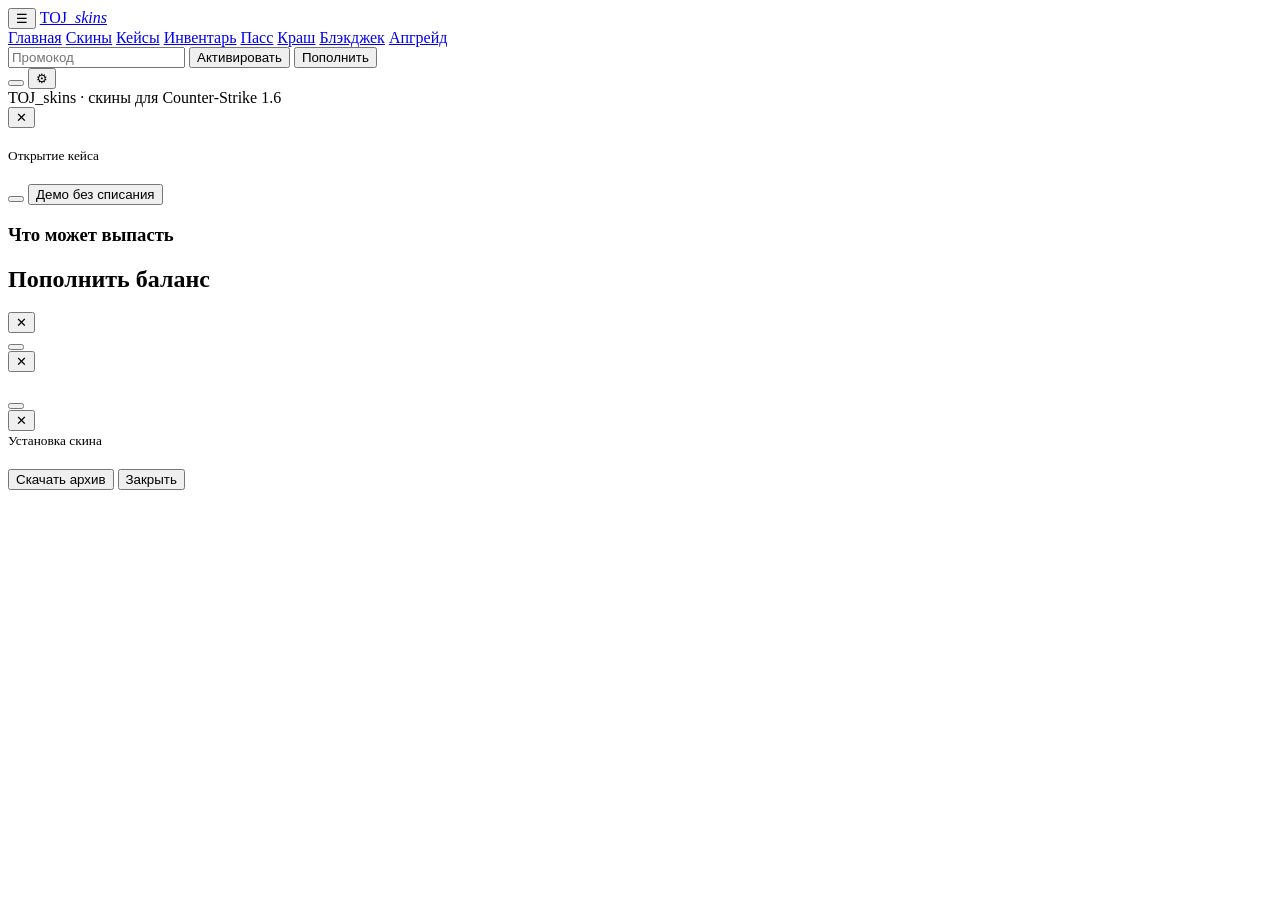
==== index.html @ 5e421af3 "Add files via upload" ====
<!doctype html>
<html lang="ru">
<head>
  <meta charset="utf-8">
  <meta name="viewport" content="width=device-width, initial-scale=1, viewport-fit=cover">
  <title>TOJ Skins — скины CS 1.6</title>
  <link rel="stylesheet" href="./assets/style/style.css">
  <link rel="stylesheet" href="./assets/style/games.css">
  <link rel="stylesheet" href="./assets/style/extras.css">
</head>
<body>

  <header class="glass">
    <button id="burger" type="button" aria-label="Открыть меню">☰</button>
    <a class="logo" href="#home" aria-label="На главную">TOJ_<i>skins</i></a>

    <!-- На компьютере это часть шапки, на телефоне — боковое меню -->
    <aside id="side">
      <nav>
        <a href="#home" data-page="home">Главная</a>
        <a href="#skins" data-page="skins">Скины</a>
        <a href="#cases" data-page="cases">Кейсы</a>
        <a href="#inv" data-page="inv">Инвентарь</a>
        <a href="#pass" data-page="pass">Пасс</a>
        <a href="#crash" data-page="crash">Краш</a>
        <a href="#blackjack" data-page="blackjack">Блэкджек</a>
        <a href="#upgrade" data-page="upgrade">Апгрейд</a>
      </nav>
      <div class="tools">
        <input id="promo-input" type="text" placeholder="Промокод" autocomplete="off">
        <button id="promo-btn" type="button">Активировать</button>
        <button id="donate-btn" class="p" type="button">Пополнить</button>
      </div>
    </aside>

    <div class="bal">
      <button id="sound-btn" type="button" aria-label="Включить или выключить звук"></button>
      <button id="settings-btn" type="button" data-goto="settings" aria-label="Настройки">⚙</button>
      <span id="bal"></span>
    </div>
  </header>
  <div id="overlay"></div>

  <div id="banner"></div>
  <main id="app"></main>

  <footer>TOJ_skins · скины для Counter-Strike 1.6</footer>

  <!-- Окно открытия кейса -->
  <div class="modal" id="case-modal">
    <div class="box glass opener" id="case-box">
      <button class="x" data-close type="button" aria-label="Закрыть">✕</button>

      <div class="op-head">
        <img id="case-img" alt="">
        <div><small>Открытие кейса</small><h2 id="case-title"></h2></div>
        <div class="op-price" id="case-price"></div>
      </div>

      <div class="vp" id="viewport"><div class="mk"></div><div class="tr" id="track"></div></div>

      <div class="acts">
        <button class="p" id="go" type="button"></button>
        <button id="demo" type="button">Демо без списания</button>
      </div>

      <div class="reveal" id="result"></div>

      <h3 class="pool-title">Что может выпасть</h3>
      <div class="pool" id="pool"></div>
    </div>
  </div>

  <!-- Окно доната -->
  <div class="modal" id="donate-modal">
    <div class="box glass narrow">
      <div class="row head"><h2>Пополнить баланс</h2><button data-close type="button">✕</button></div>
      <div class="packs" id="packs"></div>
      <div class="acts"><button class="p" id="pay-btn" type="button"></button></div>
    </div>
  </div>

  <!-- Всплывающее окно: открывается функцией showPopup({...}), см. script.js -->
  <div class="modal" id="popup-modal">
    <div class="box glass narrow popup">
      <button class="x" data-close type="button" aria-label="Закрыть">✕</button>
      <img id="popup-img" alt="" hidden>
      <h2 id="popup-title"></h2>
      <p id="popup-text"></p>
      <div class="acts">
        <button class="p" id="popup-btn" type="button"></button>
        <button id="popup-cancel" data-close type="button" hidden>Закрыть</button>
      </div>
    </div>
  </div>


  <!-- Окно «Как установить скин»: выезжает снизу по кнопке «Установить». Шаги лежат в extras.js (INSTALL_STEPS) -->
  <div class="modal sheet" id="install-modal">
    <div class="box glass install-box">
      <button class="x" data-close type="button" aria-label="Закрыть">✕</button>
      <div class="ins-head">
        <div class="ins-art" id="install-art"></div>
        <div><small>Установка скина</small><h2 id="install-title"></h2></div>
      </div>
      <ol class="steps" id="install-steps"></ol>
      <p class="ins-tip" id="install-tip"></p>
      <div class="acts">
        <button class="install big" id="install-download" type="button">Скачать архив</button>
        <button data-close type="button">Закрыть</button>
      </div>
    </div>
  </div>

  <div id="toast" class="glass"></div>

  <script src="./assets/script/script.js"></script>
  <script src="./assets/script/extras.js"></script>   <!-- главная, пасс, настройки, окно установки -->
  <script src="./assets/script/games.js"></script>
</body>
</html>
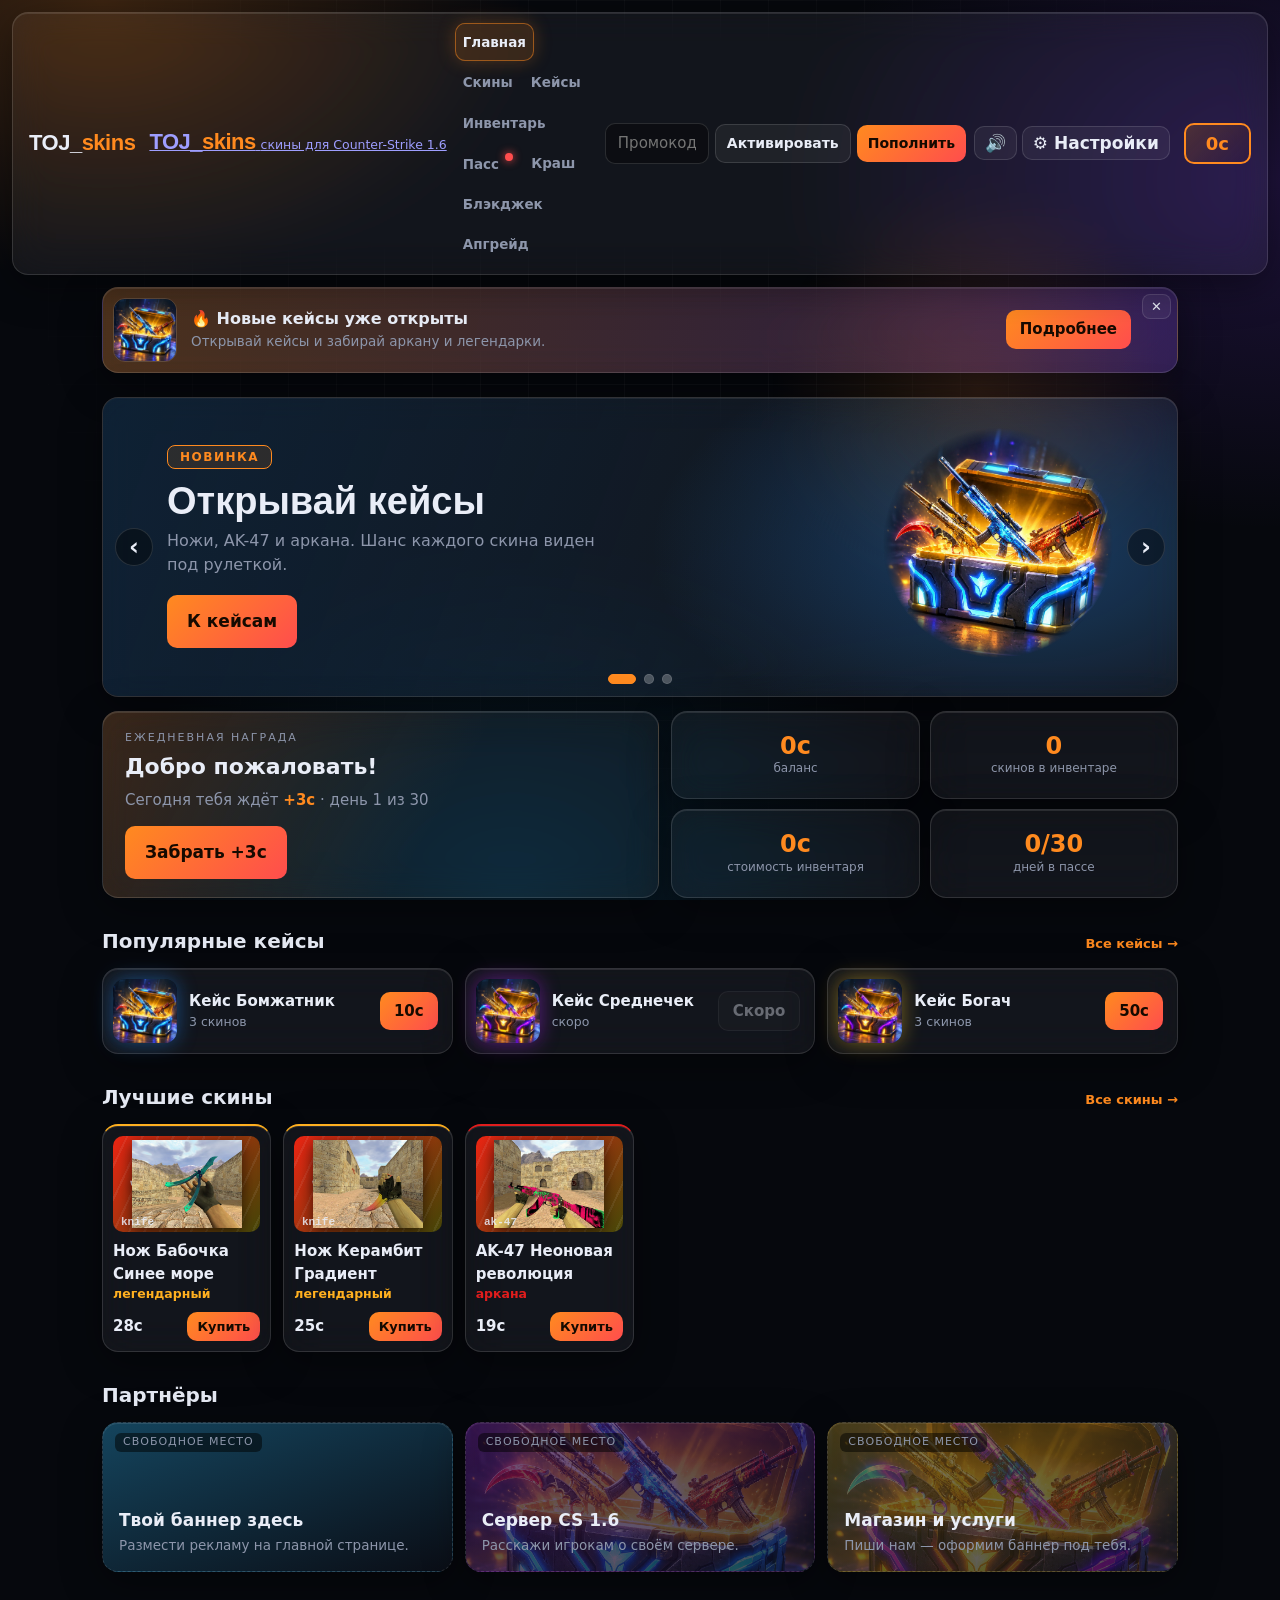
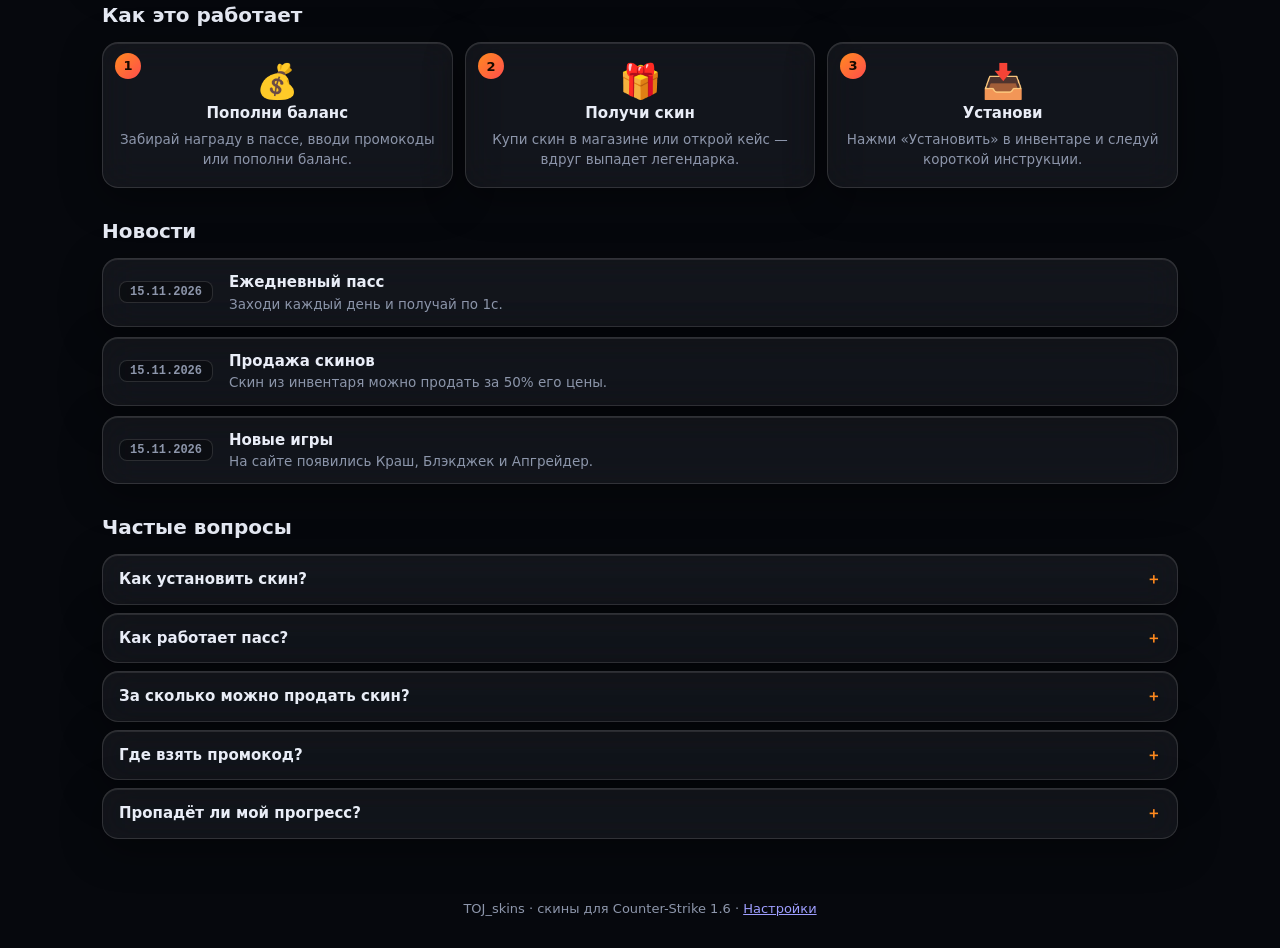
==== commit 9d9944e4: "Add files via upload" ====
--- a/index.html
+++ b/index.html
@@ -16,6 +16,11 @@
 
     <!-- На компьютере это часть шапки, на телефоне — боковое меню -->
     <aside id="side">
+      <!-- Логотип в боковом меню: виден только на телефоне -->
+      <a class="side-logo" href="#home" aria-label="На главную">
+        <span class="logo">TOJ_<i>skins</i></span>
+        <small>скины для Counter-Strike 1.6</small>
+      </a>
       <nav>
         <a href="#home" data-page="home">Главная</a>
         <a href="#skins" data-page="skins">Скины</a>
@@ -31,20 +36,22 @@
         <button id="promo-btn" type="button">Активировать</button>
         <button id="donate-btn" class="p" type="button">Пополнить</button>
       </div>
+
+      <!-- Звук и настройки: только в боковом меню на телефоне (на компьютере скрыты) -->
+      <div class="side-extra">
+        <button id="sound-btn" type="button" aria-label="Включить или выключить звук"></button>
+        <button id="settings-btn" type="button" data-goto="settings">⚙ Настройки</button>
+      </div>
     </aside>
 
-    <div class="bal">
-      <button id="sound-btn" type="button" aria-label="Включить или выключить звук"></button>
-      <button id="settings-btn" type="button" data-goto="settings" aria-label="Настройки">⚙</button>
-      <span id="bal"></span>
-    </div>
+    <div class="bal"><span id="bal"></span></div>
   </header>
   <div id="overlay"></div>
 
   <div id="banner"></div>
   <main id="app"></main>
 
-  <footer>TOJ_skins · скины для Counter-Strike 1.6</footer>
+  <footer>TOJ_skins · скины для Counter-Strike 1.6 · <a href="#settings">Настройки</a></footer>
 
   <!-- Окно открытия кейса -->
   <div class="modal" id="case-modal">
@@ -76,6 +83,7 @@
     <div class="box glass narrow">
       <div class="row head"><h2>Пополнить баланс</h2><button data-close type="button">✕</button></div>
       <div class="packs" id="packs"></div>
+      <div class="pay-info" id="pay-info"></div>
       <div class="acts"><button class="p" id="pay-btn" type="button"></button></div>
     </div>
   </div>
--- a/assets/style/style.css
+++ b/assets/style/style.css
@@ -0,0 +1,458 @@
+/* ===== Переменные и основа ===== */
+:root {
+  --t: #e9edf7;                        /* текст */
+  --m: #8d96ab;                        /* приглушённый текст */
+  --ac: #ff8a1f;                       /* акцент */
+  --gl: rgba(255, 255, 255, .055);     /* стекло */
+  --gb: rgba(255, 255, 255, .13);      /* граница стекла */
+  color-scheme: dark;
+  padding-top: env(safe-area-inset-top, 0px);
+  padding-bottom: env(safe-area-inset-bottom, 0px);
+}
+* { box-sizing: border-box; }
+html { scroll-padding-top: env(safe-area-inset-top, 0px); }
+
+body {
+  margin: 0;
+  min-height: 100vh;
+  color: var(--t);
+  font: 15px/1.5 "Segoe UI", system-ui, sans-serif;
+  background: #06080d;
+  background-image:
+    radial-gradient(600px 400px at 8% 0, rgba(255, 138, 31, .22), transparent 70%),
+    radial-gradient(700px 500px at 100% 20%, rgba(124, 58, 237, .2), transparent 70%),
+    radial-gradient(600px 500px at 40% 100%, rgba(14, 165, 233, .14), transparent 70%);
+  background-attachment: fixed;
+}
+
+/* Декор фона: тонкая сетка и медленно плавающее свечение (не мешают кликам) */
+body::before, body::after { content: ""; position: fixed; z-index: -1; pointer-events: none; }
+body::before {
+  inset: 0;
+  background-image:
+    linear-gradient(rgba(255, 255, 255, .035) 1px, transparent 1px),
+    linear-gradient(90deg, rgba(255, 255, 255, .035) 1px, transparent 1px);
+  background-size: 48px 48px;
+  mask-image: radial-gradient(ellipse at 50% 30%, #000 20%, transparent 75%);
+  -webkit-mask-image: radial-gradient(ellipse at 50% 30%, #000 20%, transparent 75%);
+}
+body::after {
+  width: 420px; height: 420px; top: 20%; left: 60%;
+  border-radius: 50%;
+  background: radial-gradient(circle, rgba(255, 138, 31, .16), transparent 70%);
+  animation: drift 18s ease-in-out infinite alternate;
+}
+@keyframes drift { to { transform: translate(-45vw, 25vh) scale(1.3); } }
+
+.glass {
+  background: var(--gl);
+  border: 1px solid var(--gb);
+  border-radius: 16px;
+  backdrop-filter: blur(18px) saturate(140%);
+  -webkit-backdrop-filter: blur(18px) saturate(140%);
+  box-shadow: 0 10px 40px rgba(0, 0, 0, .4), inset 0 1px 0 rgba(255, 255, 255, .1);
+}
+
+/* ===== Кнопки и поля ===== */
+button, input { font: inherit; color: inherit; }
+
+button, .btn {
+  cursor: pointer;
+  border: 1px solid var(--gb);
+  background: var(--gl);
+  padding: 8px 14px;
+  border-radius: 10px;
+  font-weight: 600;
+  text-decoration: none;
+  color: var(--t);
+  transition: .15s;
+}
+button:hover:not(:disabled), .btn:hover { border-color: var(--ac); box-shadow: 0 0 16px rgba(255, 138, 31, .35); }
+button:disabled { opacity: .4; cursor: not-allowed; }
+button:focus-visible, .btn:focus-visible, input:focus-visible, nav a:focus-visible { outline: 2px solid var(--ac); outline-offset: 2px; }
+
+button.p { background: linear-gradient(135deg, #ff8a1f, #ff4d4d); border: 0; color: #160a00; }
+.install { background: linear-gradient(-135deg, #0b4909, #99ff73); border: 0; color: #160a00; }
+.install:hover { box-shadow: 0 0 16px rgba(76, 255, 31, .35); }
+.chip.on { background: var(--ac); color: #160a00; border-color: var(--ac); }
+
+input {
+  background: rgba(0, 0, 0, .35);
+  border: 1px solid var(--gb);
+  border-radius: 10px;
+  padding: 8px 12px;
+  min-width: 150px;
+}
+
+/* ===== Шапка и боковое меню ===== */
+header {
+  position: sticky;
+  top: env(safe-area-inset-top, 0px);
+  z-index: 40;
+  margin: 12px;
+  padding: 10px 16px;
+  display: flex;
+  align-items: center;
+  gap: 10px 18px;
+}
+
+.logo { font: 800 22px/1 "Arial Black", Impact, sans-serif; letter-spacing: -.5px; }
+.logo i { color: var(--ac); font-style: normal; }
+
+#burger { display: none; padding: 6px 12px; font-size: 20px; line-height: 1; }
+
+#side { display: flex; flex: 1; align-items: center; gap: 10px 20px; flex-wrap: wrap; }
+.tools { display: flex; align-items: center; gap: 8px; flex-wrap: wrap; }
+
+nav { display: flex; gap: 6px; flex: 1; }
+nav a { padding: 8px 14px; border-radius: 10px; color: var(--m); text-decoration: none; font-weight: 600; border: 1px solid transparent; }
+nav a.on {
+  color: var(--t);
+  background: rgba(255, 138, 31, .16);
+  border-color: rgba(255, 138, 31, .5);
+  box-shadow: 0 0 18px rgba(255, 138, 31, .25);
+}
+
+.bal { display: flex; align-items: center; font-weight: 700; }
+.bal span {
+  color: var(--ac);
+  font-size: 18px;
+  background: linear-gradient(135deg, #cf750e3b, #5901010e);
+  padding: 5px 20px;
+  border: 2px solid var(--ac);
+  border-radius: 10px;
+}
+
+#overlay { position: fixed; inset: 0; z-index: 35; background: rgba(2, 4, 8, .65); opacity: 0; pointer-events: none; transition: opacity .2s; }
+
+/* ===== Страницы ===== */
+main { max-width: 1100px; margin: 0 auto; padding: 6px 12px 60px; }
+h1 { font: 800 34px/1.1 "Arial Black", Impact, sans-serif; margin: 18px 0 6px; }
+.sub { color: var(--m); margin: 0 0 18px; }
+.bar { display: flex; flex-wrap: wrap; gap: 8px; margin-bottom: 16px; align-items: center; }
+.empty { padding: 40px; text-align: center; color: var(--m); grid-column: 1 / -1; }
+
+.row { display: flex; justify-content: space-between; align-items: center; margin-top: 8px; gap: 6px; }
+.row button, .row .btn { padding: 5px 10px; font-size: 13px; }
+
+/* Карточки скинов */
+.grid { display: grid; grid-template-columns: repeat(auto-fill, minmax(168px, 1fr)); gap: 12px; }
+.card { padding: 10px; border-top: 2px solid var(--rc); position: relative; overflow: hidden; transition: .2s; }
+.card:hover { transform: translateY(-3px); box-shadow: 0 12px 40px rgba(0, 0, 0, .5), 0 0 26px color-mix(in srgb, var(--rc) 45%, transparent); }
+.card h3 { margin: 8px 0 0; font-size: 15px; }
+.card p { margin: 0; font-size: 12.5px; font-weight: 600; }
+
+.art {
+  position: relative;
+  height: 96px;
+  border-radius: 10px;
+  display: grid;
+  place-items: center;
+  overflow: hidden;
+  background:
+    repeating-linear-gradient(115deg, transparent 0 12px, rgba(255, 255, 255, .07) 12px 14px),
+    linear-gradient(135deg, hsl(var(--h) 85% 50%), hsl(calc(var(--h) + 55) 80% 16%));
+}
+.art svg { width: 78%; filter: drop-shadow(0 3px 6px rgba(0, 0, 0, .6)); }
+.art em { position: absolute; left: 8px; bottom: 4px; font: 700 11px/1 monospace; opacity: .85; font-style: normal; }
+
+/* Картинка скина лежит поверх градиента и иконки. Нет картинки — видно градиент */
+.art img {
+  position: absolute; inset: 4px;
+  width: calc(100% - 8px); height: calc(100% - 8px);
+  object-fit: contain;
+  filter: drop-shadow(0 4px 8px rgba(0, 0, 0, .65));
+  transition: transform .25s;
+}
+.card:hover .art img { transform: scale(1.08) rotate(-2deg); }
+
+/* Кейсы */
+.cases { display: grid; grid-template-columns: repeat(2, minmax(0, 1fr)); gap: 20px; align-items: stretch; }
+.case h3 { margin: 0; }
+.case p { color: var(--m); font-size: 13px; margin: 4px 0 12px; }
+/* Кейсы: картинка плавно растворяется по краям и «парит» над карточкой */
+.case { position: relative; overflow: hidden; padding: 14px 16px 18px; text-align: center; transition: .2s; display: flex; flex-direction: column; min-width: 0; }
+.case:hover { transform: translateY(-4px); box-shadow: 0 14px 44px rgba(0, 0, 0, .5), 0 0 30px hsl(var(--h) 90% 55% / .3); }
+.case.soon { opacity: .65; }
+.case > button { margin-top: auto; }
+/* если кейс в ряду один (нечётное число) — ставим его по центру такой же ширины */
+.case:last-child:nth-child(odd) { grid-column: 1 / -1; width: calc(50% - 10px); justify-self: center; }
+.crate {
+  position: relative; width: min(100%, 230px); aspect-ratio: 1; margin: 0 auto 4px;
+  display: grid; place-items: center; font: 800 40px "Arial Black";
+  animation: float 3.4s ease-in-out infinite;
+}
+.crate::before {
+  content: ""; position: absolute; inset: 14%; border-radius: 50%;
+  background: radial-gradient(circle, hsl(var(--h) 90% 55% / .5), transparent 70%);
+  filter: blur(26px);
+}
+.crate img {
+  position: relative; width: 100%; height: 100%; object-fit: cover; transition: transform .3s;
+  -webkit-mask-image: radial-gradient(closest-side, #000 80%, transparent);
+          mask-image: radial-gradient(closest-side, #000 80%, transparent);
+}
+.case:hover .crate img { transform: scale(1.07); }
+.case:nth-child(2) .crate { animation-delay: -1.1s; }
+.case:nth-child(3) .crate { animation-delay: -2.2s; }
+@keyframes float { 50% { transform: translateY(-8px) rotate(-1.5deg); } }
+.tag {
+  position: absolute; top: 12px; right: 12px; z-index: 1; padding: 2px 10px; border-radius: 8px;
+  font: 800 12px/1.6 "Arial Black", sans-serif; letter-spacing: 1px; color: #160a00;
+  background: linear-gradient(135deg, #ffd34d, #ff9a1f); box-shadow: 0 0 14px rgba(255, 176, 32, .6);
+}
+
+/* ===== Окна ===== */
+.modal { position: fixed; inset: 0; z-index: 50; background: rgba(2, 4, 8, .82); display: none; overflow-y: auto; padding: 12px; }
+.modal.on { display: flex; }
+.box { width: min(900px, 100%); padding: 20px; margin: auto; background: rgba(14, 18, 28, .92); backdrop-filter: none; -webkit-backdrop-filter: none; }
+.box.narrow { width: min(460px, 100%); }
+.box h2 { margin: 0; }
+.row.head { margin: 0 0 12px; }
+
+.acts { display: flex; gap: 8px; justify-content: center; flex-wrap: wrap; margin-top: 8px; }
+
+/* ===== Окно открытия кейса ===== */
+.opener {
+  position: relative; width: min(980px, 100%); overflow: hidden;
+  background:
+    radial-gradient(700px 280px at 50% -40px, hsl(var(--h, 30) 90% 50% / .28), transparent 70%),
+    rgba(10, 14, 22, .97);
+  border-color: hsl(var(--h, 30) 70% 50% / .35);
+}
+.modal.on .opener { animation: pop .35s cubic-bezier(.2, 1.4, .4, 1); }
+@keyframes pop { from { transform: scale(.6); opacity: 0; } }
+.opener .x { position: absolute; top: 12px; right: 12px; z-index: 5; padding: 4px 10px; }
+.opener .acts { margin-top: 18px; gap: 10px; }
+#go { padding: 12px 30px; font-size: 16px; }
+
+/* шапка: картинка кейса, название, цена */
+.op-head { display: flex; align-items: center; gap: 14px; margin-bottom: 18px; padding-right: 46px; }
+.op-head img {
+  flex: none; width: 64px; height: 64px; border-radius: 14px; object-fit: cover;
+  border: 1px solid hsl(var(--h, 30) 80% 60% / .6); box-shadow: 0 0 24px hsl(var(--h, 30) 90% 55% / .45);
+}
+.op-head small { display: block; color: var(--m); font-size: 11px; letter-spacing: 2px; text-transform: uppercase; }
+.op-head h2 { font: 800 26px/1.1 "Arial Black", Impact, sans-serif; }
+.op-price {
+  margin-left: auto; padding: 4px 16px; border: 2px solid var(--ac); border-radius: 10px;
+  color: var(--ac); background: rgba(255, 138, 31, .12); font: 800 18px "Arial Black", sans-serif;
+}
+
+/* лента рулетки */
+.vp {
+  position: relative; overflow: hidden; padding: 26px 0; border-radius: 16px;
+  background: radial-gradient(ellipse at 50% 50%, rgba(255, 255, 255, .05), transparent 70%), #070a11;
+  border: 1px solid var(--gb);
+  transition: border-color .3s, box-shadow .3s;
+}
+/* лента темнеет по краям */
+.vp::before, .vp::after { content: ""; position: absolute; top: 0; bottom: 0; width: 22%; z-index: 2; pointer-events: none; }
+.vp::before { left: 0;  background: linear-gradient(90deg,  #070a11, transparent); }
+.vp::after  { right: 0; background: linear-gradient(-90deg, #070a11, transparent); }
+
+/* маркер: светящаяся линия со стрелками сверху и снизу */
+.mk {
+  position: absolute; left: 50%; top: 0; bottom: 0; width: 2px; margin-left: -1px; z-index: 3;
+  background: linear-gradient(transparent, #fff 15%, #fff 85%, transparent);
+  box-shadow: 0 0 10px var(--ac), 0 0 28px var(--ac);
+}
+.mk::before, .mk::after { content: ""; position: absolute; left: 50%; margin-left: -9px; border: 9px solid transparent; }
+.mk::before { top: 0;    border-top-color: var(--ac); }
+.mk::after  { bottom: 0; border-bottom-color: var(--ac); }
+
+.tr { display: flex; will-change: transform; }
+
+/* предмет: цветная полоса сверху и свечение цветом редкости (--rc задаётся в script.js) */
+.it {
+  flex: 0 0 150px; margin: 0 5px; padding: 10px 8px 8px; position: relative; overflow: hidden; text-align: center;
+  border-radius: 14px;
+  background: linear-gradient(180deg, color-mix(in srgb, var(--rc) 26%, #0d121d), #0a0e17 75%);
+  border: 1px solid color-mix(in srgb, var(--rc) 35%, transparent);
+  transition: transform .08s, opacity .35s, box-shadow .35s;
+}
+.it::before { content: ""; position: absolute; left: 0; right: 0; top: 0; height: 3px; background: var(--rc); box-shadow: 0 0 14px var(--rc); }
+.it .art { height: 80px; background: radial-gradient(circle at 50% 40%, color-mix(in srgb, var(--rc) 40%, #0b0f18), #0b0f18 78%); }
+.it b { display: block; margin-top: 6px; font-size: 10.5px; letter-spacing: .6px; text-transform: uppercase; color: var(--rc); }
+.it small { display: block; font-size: 11.5px; white-space: nowrap; overflow: hidden; text-overflow: ellipsis; }
+
+.tr .it.cur { transform: scale(1.07); box-shadow: 0 0 18px color-mix(in srgb, var(--rc) 55%, transparent); }
+.vp.done { border-color: var(--rc); box-shadow: 0 0 34px color-mix(in srgb, var(--rc) 55%, transparent); }
+.vp.done .it { opacity: .3; }
+.vp.done .it.win { opacity: 1; transform: scale(1.1); box-shadow: 0 0 30px var(--rc); }
+.vp.rare.done { animation: flash 1s ease-out; }
+@keyframes flash { 0% { box-shadow: 0 0 0 0 var(--rc), inset 0 0 90px var(--rc); } 100% { box-shadow: 0 0 34px color-mix(in srgb, var(--rc) 55%, transparent), inset 0 0 0 transparent; } }
+
+/* результат: что выпало (рисуется функцией revealHTML в script.js) */
+.reveal { min-height: 150px; display: flex; align-items: center; justify-content: center; margin-top: 16px; }
+.rv-note { margin: 0; color: var(--m); }
+.rv {
+  position: relative; overflow: hidden; width: 100%; display: flex; align-items: center; gap: 24px; padding: 18px 22px;
+  border-radius: 16px; border: 1px solid color-mix(in srgb, var(--rc) 55%, transparent);
+  background: linear-gradient(100deg, color-mix(in srgb, var(--rc) 22%, transparent), rgba(255, 255, 255, .03));
+  animation: pop .45s cubic-bezier(.2, 1.4, .4, 1);
+}
+.rv-art { position: relative; flex: none; width: 220px; }
+.rv-art .art { position: relative; z-index: 1; height: 120px; background: radial-gradient(circle at 50% 40%, color-mix(in srgb, var(--rc) 45%, #0b0f18), #0b0f18 80%); }
+/* у аркан и легендарок за картинкой медленно вращаются лучи */
+.rv-art.rare::before {
+  content: ""; position: absolute; inset: -60%;
+  background: repeating-conic-gradient(color-mix(in srgb, var(--rc) 45%, transparent) 0 8deg, transparent 8deg 24deg);
+  -webkit-mask-image: radial-gradient(closest-side, #000 25%, transparent 75%);
+          mask-image: radial-gradient(closest-side, #000 25%, transparent 75%);
+  animation: rays 16s linear infinite;
+}
+@keyframes rays { to { transform: rotate(360deg); } }
+.rv-info small { color: var(--m); font-size: 11px; letter-spacing: 1.5px; text-transform: uppercase; }
+.rv-info h3 { margin: 4px 0 10px; font-size: 22px; }
+.rv-tag { padding: 2px 10px; border: 1px solid var(--rc); border-radius: 8px; color: var(--rc); font-size: 12px; font-weight: 700; letter-spacing: 1px; text-transform: uppercase; }
+.rv-price { margin-left: 10px; color: var(--ac); font-size: 18px; }
+.rv .acts { justify-content: flex-start; margin-top: 14px; }
+
+/* Донат */
+.packs { display: grid; grid-template-columns: repeat(2, 1fr); gap: 10px; margin-bottom: 14px; }
+.pack { display: flex; flex-direction: column; align-items: center; gap: 2px; padding: 14px 10px; }
+.pack b { font-size: 20px; color: var(--ac); }
+.pack small { color: var(--m); font-size: 13px; }
+.pack.on { border-color: var(--ac); background: rgba(255, 138, 31, .16); box-shadow: 0 0 18px rgba(255, 138, 31, .25); }
+
+#toast {
+  position: fixed; left: 50%; bottom: calc(20px + env(safe-area-inset-bottom, 0px));
+  transform: translateX(-50%);
+  z-index: 60; padding: 10px 18px; max-width: calc(100vw - 24px); text-align: center;
+  opacity: 0; pointer-events: none; transition: .25s;
+}
+#toast.on { opacity: 1; }
+
+/* ===== Новое: заставка, фильтры, свечение редкостей ===== */
+.hero {
+  display: flex; align-items: center; justify-content: space-between; flex-wrap: wrap; gap: 14px 24px;
+  padding: 18px 24px; margin: 10px 0 18px;
+  background-image: linear-gradient(120deg, rgba(255, 138, 31, .14), transparent 55%);
+}
+.hero h1 { margin-top: 0; }
+.hero h1 span { color: var(--ac); text-shadow: 0 0 24px rgba(255, 138, 31, .55); }
+.hero .sub { margin: 0; }
+.stats { display: flex; gap: 10px; }
+.stats div { min-width: 76px; padding: 8px 12px; text-align: center; border-radius: 12px; background: rgba(0, 0, 0, .3); border: 1px solid var(--gb); }
+.stats b { display: block; font-size: 22px; color: var(--ac); line-height: 1.1; }
+.stats small { color: var(--m); font-size: 12px; }
+
+select {
+  font: inherit; color: inherit; cursor: pointer;
+  background: rgba(0, 0, 0, .35); border: 1px solid var(--gb); border-radius: 10px; padding: 8px 12px;
+}
+select option { background: #0e121c; }
+select:focus-visible { outline: 2px solid var(--ac); outline-offset: 2px; }
+
+/* Карточки: блик при наведении и пульсирующее свечение у аркан и легендарок */
+.card::after {
+  content: ""; position: absolute; inset: 0; pointer-events: none;
+  background: linear-gradient(105deg, transparent 40%, rgba(255, 255, 255, .13) 50%, transparent 60%);
+  transform: translateX(-120%);
+}
+.card:hover::after { transform: translateX(120%); transition: transform .7s; }
+.card[data-r="e"], .card[data-r="l"] { animation: glow 2.6s ease-in-out infinite; }
+@keyframes glow {
+  0%, 100% { box-shadow: 0 10px 40px rgba(0, 0, 0, .4), 0 0 8px color-mix(in srgb, var(--rc) 25%, transparent); }
+  50%      { box-shadow: 0 10px 40px rgba(0, 0, 0, .4), 0 0 26px color-mix(in srgb, var(--rc) 60%, transparent); }
+}
+
+/* Список «Что может выпасть» */
+.pool-title { margin: 22px 0 10px; color: var(--m); font-size: 14px; text-transform: uppercase; letter-spacing: 1px; }
+.pool { display: grid; grid-template-columns: repeat(auto-fill, minmax(140px, 1fr)); gap: 10px; }
+.pool .chance { color: var(--rc); font-weight: 700; }
+
+.pool .it { margin: 0; }
+
+/* ===== Баннер и всплывающее окно ===== */
+[hidden] { display: none !important; }
+
+#banner { max-width: 1100px; margin: 0 auto; padding: 0 12px; }
+.banner {
+  position: relative; overflow: hidden; display: flex; align-items: center; gap: 14px;
+  padding: 10px 46px 10px 10px; margin: 2px 0 8px;
+  background-image: linear-gradient(100deg, rgba(255, 138, 31, .24), rgba(124, 58, 237, .2));
+}
+.banner::after {   /* медленный блик */
+  content: ""; position: absolute; inset: 0; pointer-events: none;
+  background: linear-gradient(105deg, transparent 40%, rgba(255, 255, 255, .1) 50%, transparent 60%);
+  transform: translateX(-120%); animation: sheen 5s ease-in-out infinite;
+}
+@keyframes sheen { 60%, 100% { transform: translateX(120%); } }
+.banner img { flex: none; width: 64px; height: 64px; border-radius: 12px; object-fit: cover; border: 1px solid var(--gb); }
+.banner .bt { flex: 1; min-width: 0; display: flex; flex-direction: column; }
+.banner .bt b { font-size: 16px; }
+.banner .bt span { color: var(--m); font-size: 13.5px; }
+.banner .x { position: absolute; top: 6px; right: 6px; padding: 2px 8px; font-size: 13px; border-radius: 8px; }
+
+.popup { position: relative; text-align: center; }
+.popup .x { position: absolute; top: 10px; right: 10px; z-index: 1; padding: 4px 10px; }
+.popup img { width: 100%; max-height: 220px; object-fit: cover; border-radius: 12px; margin-bottom: 12px; }
+.popup p { margin: 8px 0 14px; color: var(--m); white-space: pre-line; }
+.modal.on .popup { animation: pop .35s cubic-bezier(.2, 1.4, .4, 1); }
+
+/* Кнопка звука в шапке */
+.bal { gap: 8px; }
+#sound-btn { padding: 5px 10px; font-size: 17px; line-height: 1.3; }
+
+footer { text-align: center; color: var(--m); font-size: 13px; padding: 0 12px 30px; }
+
+/* ===== Телефон: шапка превращается в бургер + боковое меню ===== */
+@media (max-width: 820px) {
+  header.glass { margin: 8px; padding: 8px 12px; backdrop-filter: none; -webkit-backdrop-filter: none; background: rgba(14, 18, 28, .92); }
+  #burger { display: block; }
+  .bal { margin-left: auto; }
+  .bal span { font-size: 16px; padding: 4px 14px; }
+
+  #side {
+    position: fixed; top: 0; left: 0; bottom: 0;
+    width: min(300px, 85vw);
+    flex: none; flex-direction: column; align-items: stretch; flex-wrap: nowrap; gap: 20px;
+    padding: calc(20px + env(safe-area-inset-top, 0px)) 16px 20px;
+    background: rgba(14, 18, 28, .98);
+    border-right: 1px solid var(--gb);
+    box-shadow: 10px 0 40px rgba(0, 0, 0, .6);
+    overflow-y: auto;
+    transform: translateX(-105%);
+    transition: transform .25s;
+  }
+  body.side-open #side { transform: none; }
+  body.side-open #overlay { opacity: 1; pointer-events: auto; }
+
+  nav { flex: none; flex-direction: column; }
+  nav a { padding: 12px 14px; font-size: 17px; }
+  .tools { flex-direction: column; align-items: stretch; }
+  .tools input { width: 100%; }
+  .tools button { padding: 11px 14px; }
+
+  h1 { font-size: 28px; }
+  .hero { padding: 14px 16px; }
+  .stats { width: 100%; }
+  .stats div { flex: 1; }
+  .bar select { flex: 1; min-width: 150px; }
+  .grid { grid-template-columns: repeat(auto-fill, minmax(150px, 1fr)); }
+  .banner { flex-wrap: wrap; }
+  .banner img { width: 48px; height: 48px; }
+  .banner > .p { width: 100%; }
+  .it { flex-basis: 120px; }
+  .it .art { height: 64px; }
+
+  .cases { gap: 12px; }
+  .case { padding: 10px 10px 14px; }
+  .case:last-child:nth-child(odd) { width: calc(50% - 6px); }
+  .case h3 { font-size: 15px; }
+  .case p { font-size: 12px; }
+  .case > button { padding: 8px 6px; font-size: 13px; }
+  .tag { top: 8px; right: 8px; }
+
+  .opener { padding: 16px 14px; }
+  .op-head img { width: 48px; height: 48px; }
+  .op-head h2 { font-size: 20px; }
+  .op-price { font-size: 15px; padding: 2px 10px; }
+  .rv { flex-direction: column; gap: 14px; text-align: center; padding: 16px 14px; }
+  .rv-art { width: 100%; }
+  .rv .acts { justify-content: center; }
+}
+
+@media (prefers-reduced-motion: reduce) { *, *::before, *::after { transition: none !important; animation: none !important; } }
--- a/assets/style/games.css
+++ b/assets/style/games.css
@@ -0,0 +1,108 @@
+/* ============================================================
+   СТИЛИ ИГР (Краш, Блэкджек, Апгрейдер)
+   Подключается после style.css и использует его переменные: --ac, --m, --gb
+   ============================================================ */
+
+/* ===== Общее: ставка и кнопки ===== */
+.game { padding: 18px; display: grid; gap: 16px; }
+.game-ctrl { display: grid; grid-template-columns: repeat(auto-fit, minmax(220px, 1fr)); gap: 14px; align-items: end; }
+.game-ctrl.three { grid-template-columns: repeat(3, 1fr); }
+
+.bet label { display: block; margin-bottom: 6px; color: var(--m); font-size: 12px; letter-spacing: 1px; text-transform: uppercase; }
+.bet-row { display: flex; gap: 6px; }
+.bet-row input { flex: 1; min-width: 0; width: 100%; }
+.bet-row button { padding: 6px 10px; font-size: 13px; }
+button.big { padding: 14px 20px; font-size: 17px; }
+
+/* ===== Краш ===== */
+.crash-hist { display: flex; gap: 6px; overflow-x: auto; min-height: 30px; align-items: center; }
+.crash-hist small { color: var(--m); }
+.crash-hist span { flex: none; padding: 3px 10px; border-radius: 8px; font: 700 13px monospace; background: rgba(0, 0, 0, .35); border: 1px solid var(--gb); }
+.crash-hist .lo  { color: #ff6b6b; }
+.crash-hist .mid { color: #4b8bff; }
+.crash-hist .hi  { color: #ffb020; }
+
+.crash-view {
+  position: relative; height: 300px; overflow: hidden; border-radius: 14px; border: 1px solid var(--gb);
+  background: radial-gradient(ellipse at 50% 100%, rgba(255, 138, 31, .14), transparent 70%), #070a11;
+  transition: border-color .3s, box-shadow .3s;
+}
+.crash-view canvas { position: absolute; inset: 0; width: 100%; height: 100%; }
+.crash-mult {
+  position: absolute; inset: 0; display: grid; place-items: center; pointer-events: none;
+  font: 800 64px "Arial Black", Impact, sans-serif; text-shadow: 0 0 30px rgba(255, 138, 31, .6);
+}
+.crash-msg { position: absolute; left: 0; right: 0; bottom: 14px; text-align: center; color: var(--m); font-weight: 600; padding: 0 12px; }
+
+.crash-view[data-state="won"]   { border-color: #7dff6b; box-shadow: 0 0 36px rgba(125, 255, 107, .25); }
+.crash-view[data-state="won"] .crash-mult { color: #7dff6b; text-shadow: 0 0 30px rgba(125, 255, 107, .6); }
+.crash-view[data-state="crash"] { border-color: #ff4d4d; box-shadow: 0 0 40px rgba(255, 77, 77, .35); }
+.crash-view[data-state="crash"] .crash-mult { color: #ff4d4d; text-shadow: 0 0 30px rgba(255, 77, 77, .6); }
+
+/* ===== Блэкджек ===== */
+.bj-table {
+  display: grid; gap: 14px; padding: 18px; border-radius: 16px; border: 1px solid rgba(255, 255, 255, .1);
+  background: radial-gradient(ellipse at 50% 40%, #12402c, #0a1f17 75%);
+  box-shadow: inset 0 0 60px rgba(0, 0, 0, .55);
+}
+.bj-side > span { color: #9fd6b6; font-size: 13px; letter-spacing: 1px; text-transform: uppercase; }
+.bj-side b { color: #fff; font-size: 16px; }
+.hand { display: flex; flex-wrap: wrap; gap: 8px; min-height: 104px; margin-top: 8px; }
+
+.pc {
+  position: relative; width: 70px; height: 100px; padding: 8px; border-radius: 10px;
+  background: #f4f1ea; color: #14161c; font: 800 22px/1 "Segoe UI", sans-serif;
+  box-shadow: 0 6px 16px rgba(0, 0, 0, .5);
+}
+.pc i { position: absolute; right: 8px; bottom: 6px; font-style: normal; font-size: 30px; }
+.pc.red { color: #d6232f; }
+.pc.back { border: 3px solid #f4f1ea; background: repeating-linear-gradient(45deg, #7c1d1d 0 6px, #5b1212 6px 12px); }
+.pc.back i { display: none; }
+.pc.new { animation: deal .35s cubic-bezier(.2, 1.2, .4, 1); }
+@keyframes deal { from { transform: translateY(-40px) rotate(-8deg); opacity: 0; } }
+
+.bj-msg { min-height: 28px; text-align: center; font: 800 20px "Arial Black", sans-serif; color: #cfe9da; }
+.bj-msg.win  { color: #7dff6b; text-shadow: 0 0 18px rgba(125, 255, 107, .5); }
+.bj-msg.lose { color: #ff6b6b; }
+.bj-msg.push { color: #ffb020; }
+
+/* ===== Апгрейдер ===== */
+.up-layout { display: grid; grid-template-columns: 1fr 260px 1fr; gap: 14px; align-items: start; }
+.up-col { padding: 14px; }
+.up-col h3 { margin: 0 0 10px; color: var(--m); font-size: 14px; letter-spacing: 1px; text-transform: uppercase; }
+.up-list { display: grid; grid-template-columns: repeat(auto-fill, minmax(120px, 1fr)); gap: 8px; max-height: 440px; overflow-y: auto; }
+.up-list .it { margin: 0; }
+.up-list .chance { color: var(--rc); font-weight: 700; }
+
+.up-pick { cursor: pointer; border: 2px solid transparent; border-radius: 16px; transition: .15s; }
+.up-pick:hover { transform: translateY(-2px); }
+.up-pick.on { border-color: var(--ac); box-shadow: 0 0 18px rgba(255, 138, 31, .45); }
+
+.up-mid { display: grid; justify-items: center; gap: 14px; padding: 18px; text-align: center; }
+.dial { position: relative; width: 200px; height: 200px; }
+.dial svg { width: 100%; height: 100%; }
+.dial circle { fill: none; stroke-width: 14; }
+.dial-bg  { stroke: rgba(255, 255, 255, .1); }
+.dial-win { stroke: #7dff6b; filter: drop-shadow(0 0 8px #7dff6b); transition: stroke-dasharray .3s; }
+.needle {
+  position: absolute; left: 50%; top: 0; width: 4px; height: 50%; margin-left: -2px; border-radius: 2px;
+  background: linear-gradient(#fff, transparent 85%); box-shadow: 0 0 10px #fff; transform-origin: 50% 100%;
+}
+.dial-txt { position: absolute; inset: 0; display: grid; place-content: center; text-align: center; }
+.dial-txt b { font: 800 32px "Arial Black", sans-serif; }
+.dial-txt small { color: var(--m); }
+.up-msg { min-height: 40px; color: var(--m); font-weight: 600; }
+.up-msg.win  { color: #7dff6b; }
+.up-msg.lose { color: #ff6b6b; }
+
+/* ===== Телефон ===== */
+@media (max-width: 820px) {
+  .crash-view { height: 240px; }
+  .crash-mult { font-size: 44px; }
+  .game { padding: 12px; }
+  .pc { width: 58px; height: 84px; font-size: 18px; }
+  .pc i { font-size: 24px; }
+  .hand { min-height: 88px; }
+  .up-layout { grid-template-columns: 1fr; }
+  .up-list { max-height: 300px; }
+}
--- a/assets/style/extras.css
+++ b/assets/style/extras.css
@@ -0,0 +1,308 @@
+/* ============================================================
+   СТИЛИ ДОПОЛНЕНИЙ: главная, пасс, настройки, окно установки, продажа
+   Подключается после style.css и использует его переменные: --ac, --m, --gb, --t
+   Структура: 1. Общее · 2. Главная · 3. Пасс · 4. Настройки · 5. Окно установки · 6. Телефон
+   ============================================================ */
+
+/* ============================================================
+   1. ОБЩЕЕ
+   ============================================================ */
+.logo { color: inherit; text-decoration: none; }
+#settings-btn { padding: 5px 10px; font-size: 17px; line-height: 1.3; }
+
+/* Меню: пунктов стало больше, поэтому разрешаем перенос и чуть уменьшаем отступы */
+@media (min-width: 821px) {
+  header { gap: 10px 14px; }
+  #side { gap: 8px 8px; }
+  nav { flex-wrap: wrap; gap: 2px; }
+  nav a { padding: 8px 7px; font-size: 13.5px; }
+  .tools { gap: 6px; }
+  .tools input { width: 104px; min-width: 0; }
+  .tools button { padding: 8px 11px; font-size: 14px; }
+}
+
+/* Красная точка у «Пасс», когда награда ждёт */
+nav a.dot::after {
+  content: ""; display: inline-block; width: 8px; height: 8px; margin: 0 0 8px 6px;
+  border-radius: 50%; background: #ff4d4d; box-shadow: 0 0 8px #ff4d4d;
+}
+
+/* Настройка «Отключить анимации»: гасим только декоративные анимации (свечение, парение, блики) */
+body.no-anim *, body.no-anim *::before, body.no-anim *::after { animation: none !important; }
+
+/* Заголовок раздела на главной */
+.sec { display: flex; align-items: baseline; justify-content: space-between; margin: 28px 0 12px; font-size: 20px; }
+.sec a { color: var(--ac); font-size: 13px; font-weight: 600; text-decoration: none; }
+.sec a:hover { text-decoration: underline; }
+
+/* Продажа: кнопка и ряд кнопок на карточке инвентаря */
+.btn.sell { background: rgba(255, 138, 31, .12); border-color: rgba(255, 138, 31, .55); }
+.inv-acts { display: grid; gap: 6px; margin-top: 8px; }
+.inv-acts .btn { padding: 7px 4px; font-size: 13px; text-align: center; }
+.inv-head { display: flex; align-items: flex-end; justify-content: space-between; flex-wrap: wrap; gap: 8px 16px; margin-bottom: 4px; }
+.inv-head .sub { margin-bottom: 14px; }
+.inv-head > .btn { margin-bottom: 14px; }
+
+/* ============================================================
+   2. ГЛАВНАЯ
+   ============================================================ */
+
+/* --- Слайдер --- */
+.hs { position: relative; height: 300px; overflow: hidden; margin: 10px 0 14px; }
+.hs-slide {
+  position: absolute; inset: 0; display: flex; align-items: center; justify-content: space-between; gap: 20px;
+  padding: 28px 64px; opacity: 0; visibility: hidden; transition: opacity .6s, visibility .6s;
+  background:
+    radial-gradient(520px 300px at 85% 50%, hsl(var(--h) 90% 55% / .35), transparent 70%),
+    linear-gradient(110deg, hsl(var(--h) 60% 14% / .85), transparent 80%);
+}
+.hs-slide.on { opacity: 1; visibility: visible; }
+
+.hs-label {
+  display: inline-block; padding: 2px 12px; border-radius: 8px; border: 1px solid var(--ac);
+  color: var(--ac); background: rgba(255, 138, 31, .12); font-size: 12px; font-weight: 700; letter-spacing: 1.5px; text-transform: uppercase;
+}
+.hs-text h2 { margin: 12px 0 6px; font: 800 38px/1.1 "Arial Black", Impact, sans-serif; }
+.hs-text p { margin: 0 0 18px; max-width: 430px; color: var(--m); font-size: 16px; }
+
+.hs-img { flex: none; }
+.hs-img img {
+  width: 230px; height: 230px; object-fit: contain; animation: float 3.4s ease-in-out infinite;
+  filter: drop-shadow(0 12px 26px hsl(var(--h) 90% 55% / .5));
+  -webkit-mask-image: radial-gradient(closest-side, #000 88%, transparent);
+          mask-image: radial-gradient(closest-side, #000 88%, transparent);
+}
+
+.hs-arrow {
+  position: absolute; top: 50%; transform: translateY(-50%); z-index: 2; width: 38px; height: 38px; padding: 0;
+  border-radius: 50%; font-size: 24px; line-height: 1; background: rgba(0, 0, 0, .4);
+}
+.hs-arrow.prev { left: 12px; }
+.hs-arrow.next { right: 12px; }
+.hs-dots { position: absolute; left: 0; right: 0; bottom: 12px; z-index: 2; display: flex; justify-content: center; gap: 8px; }
+.hs-dot { width: 10px; height: 10px; padding: 0; border-radius: 50%; background: rgba(255, 255, 255, .25); }
+.hs-dot.on { width: 28px; border-radius: 6px; background: var(--ac); border-color: var(--ac); }
+
+/* --- Награда дня и цифры --- */
+.home-top { display: grid; grid-template-columns: 1.1fr 1fr; gap: 12px; }
+.daily { padding: 18px 22px; display: flex; flex-direction: column; justify-content: center; gap: 4px; background-image: linear-gradient(120deg, rgba(255, 138, 31, .16), transparent 60%); }
+.daily small { color: var(--m); font-size: 11px; letter-spacing: 2px; text-transform: uppercase; }
+.daily h2 { margin: 0; font-size: 22px; }
+.daily p { margin: 2px 0; color: var(--m); }
+.daily p b { color: var(--ac); }
+.daily .timer b { color: var(--t); font-family: monospace; font-size: 16px; }
+.daily button { align-self: flex-start; margin-top: 8px; }
+
+.tiles { display: grid; grid-template-columns: repeat(2, 1fr); gap: 10px; }
+.tile { padding: 14px 10px; text-align: center; display: grid; align-content: center; }
+.tile b { font-size: 24px; color: var(--ac); line-height: 1.1; }
+.tile small { color: var(--m); font-size: 12px; }
+
+/* --- Кейсы (компактно) --- */
+.mini-cases { display: grid; grid-template-columns: repeat(auto-fit, minmax(240px, 1fr)); gap: 12px; }
+.mc { display: flex; align-items: center; gap: 12px; padding: 10px 14px 10px 10px; transition: .2s; }
+.mc:hover { transform: translateY(-3px); box-shadow: 0 12px 36px rgba(0, 0, 0, .5), 0 0 26px hsl(var(--h) 90% 55% / .3); }
+.mc img { flex: none; width: 64px; height: 64px; border-radius: 12px; object-fit: cover; box-shadow: 0 0 20px hsl(var(--h) 90% 55% / .45); }
+.mc-info { flex: 1; min-width: 0; display: flex; flex-direction: column; }
+.mc-info small { color: var(--m); }
+
+/* --- Реклама --- */
+.ads { display: grid; grid-template-columns: repeat(3, 1fr); gap: 12px; }
+.ad {
+  position: relative; overflow: hidden; min-height: 150px; padding: 16px; display: flex; flex-direction: column; justify-content: flex-end; gap: 2px;
+  color: inherit; text-decoration: none; transition: .2s;
+  background-image: linear-gradient(160deg, hsl(var(--h) 65% 24% / .9), rgba(10, 14, 22, .9));
+}
+.ad img { position: absolute; inset: 0; width: 100%; height: 100%; object-fit: cover; opacity: .28; transition: transform .4s; }
+a.ad:hover { transform: translateY(-3px); box-shadow: 0 12px 36px rgba(0, 0, 0, .5), 0 0 26px hsl(var(--h) 90% 55% / .35); }
+a.ad:hover img { transform: scale(1.06); }
+.ad > * { position: relative; }
+.ad img { position: absolute; }
+.ad b { font-size: 17px; }
+.ad > span:last-child { color: var(--m); font-size: 13.5px; }
+.ad-tag { position: absolute !important; top: 10px; left: 12px; padding: 1px 8px; border-radius: 6px; background: rgba(0, 0, 0, .5); color: var(--m); font-size: 11px; letter-spacing: 1px; text-transform: uppercase; }
+.ad.free { border-style: dashed; }
+
+/* --- Как это работает --- */
+.how { display: grid; grid-template-columns: repeat(3, 1fr); gap: 12px; }
+.how-item { position: relative; padding: 18px 16px; text-align: center; }
+.how-item p { margin: 4px 0 0; color: var(--m); font-size: 13.5px; }
+.how-ic { font-size: 34px; line-height: 1.2; }
+.how-num {
+  position: absolute; top: 10px; left: 12px; width: 26px; height: 26px; display: grid; place-items: center; border-radius: 50%;
+  font-weight: 800; font-size: 13px; color: #160a00; background: linear-gradient(135deg, #ff8a1f, #ff4d4d);
+}
+
+/* --- Новости --- */
+.news { display: grid; gap: 10px; }
+.news-item { display: flex; gap: 16px; align-items: center; padding: 12px 16px; }
+.news-item p { margin: 0; color: var(--m); font-size: 13.5px; }
+.news-date { flex: none; padding: 3px 10px; border-radius: 8px; border: 1px solid var(--gb); background: rgba(0, 0, 0, .3); color: var(--m); font: 600 12px monospace; }
+
+/* --- Вопросы --- */
+.faq { display: grid; gap: 8px; }
+.faq details { padding: 0 16px; }
+.faq summary { padding: 13px 0; cursor: pointer; font-weight: 600; list-style: none; display: flex; justify-content: space-between; gap: 10px; }
+.faq summary::-webkit-details-marker { display: none; }
+.faq summary::after { content: "＋"; color: var(--ac); transition: transform .2s; }
+.faq details[open] summary::after { transform: rotate(45deg); }
+.faq details p { margin: 0 0 14px; color: var(--m); }
+
+/* ============================================================
+   3. ПАСС
+   ============================================================ */
+.pass-hero {
+  display: flex; align-items: center; justify-content: space-between; flex-wrap: wrap; gap: 14px 24px; margin: 10px 0 12px; padding: 20px 26px;
+  background-image: radial-gradient(500px 220px at 100% 0, rgba(255, 176, 32, .25), transparent 70%), linear-gradient(120deg, rgba(255, 138, 31, .14), transparent 60%);
+}
+.pass-hero h1 { margin: 10px 0 4px; }
+.pass-hero .sub { margin: 0; }
+.pass-wait { display: grid; text-align: center; padding: 10px 22px; border-radius: 14px; border: 1px solid rgba(125, 255, 107, .45); background: rgba(125, 255, 107, .08); }
+.pass-wait b { color: #7dff6b; font-size: 18px; }
+.pass-wait small { color: var(--m); }
+.pass-wait span { color: var(--t); font-family: monospace; font-size: 15px; }
+
+.pass-progress { padding: 16px 22px 20px; margin-bottom: 14px; }
+.pass-stats { display: flex; gap: 12px; margin-bottom: 14px; flex-wrap: wrap; }
+.pass-stats div { flex: 1; min-width: 110px; padding: 8px 12px; text-align: center; border-radius: 12px; background: rgba(0, 0, 0, .3); border: 1px solid var(--gb); }
+.pass-stats b { display: block; font-size: 22px; color: var(--ac); line-height: 1.1; }
+.pass-stats small { color: var(--m); font-size: 12px; }
+.pbar { height: 14px; overflow: hidden; border-radius: 99px; border: 1px solid var(--gb); background: rgba(0, 0, 0, .4); }
+.pbar-fill { height: 100%; border-radius: 99px; background: linear-gradient(90deg, #ff8a1f, #ffd34d); box-shadow: 0 0 16px rgba(255, 176, 32, .6); transition: width .6s; }
+
+/* Сетка дней */
+.pass-grid { display: grid; grid-template-columns: repeat(6, 1fr); gap: 10px; }
+.pd {
+  position: relative; display: grid; justify-items: center; gap: 4px; padding: 12px 6px 10px; text-align: center;
+  border-radius: 14px; border: 1px solid var(--gb); background: rgba(255, 255, 255, .04); transition: .2s;
+}
+.pd small { color: var(--m); font-size: 11px; font-weight: 700; letter-spacing: 1px; text-transform: uppercase; }
+.pd b { color: var(--ac); font-size: 16px; }
+.pd-ic { height: 46px; display: grid; place-items: center; font-size: 32px; }
+.pd-st { color: var(--m); font-size: 12px; font-weight: 700; }
+
+/* монета и подарок */
+.coin {
+  width: 40px; height: 40px; display: grid; place-items: center; border-radius: 50%; font: 800 18px "Arial Black", sans-serif; font-style: normal; color: #5a3300;
+  background: radial-gradient(circle at 35% 30%, #fff1a8, #ffc83d 45%, #d98a00);
+  box-shadow: 0 0 0 3px rgba(255, 200, 61, .25), inset 0 -3px 5px rgba(0, 0, 0, .25);
+}
+.chest { font-style: normal; filter: drop-shadow(0 0 10px rgba(255, 176, 32, .7)); }
+
+/* особый день (каждый 7-й) */
+.pd.big { border-color: rgba(255, 176, 32, .6); background: linear-gradient(160deg, rgba(255, 176, 32, .18), rgba(124, 58, 237, .12)); }
+
+/* уже получено */
+.pd.done { border-color: rgba(125, 255, 107, .4); }
+.pd.done .pd-ic, .pd.done b { opacity: .55; }
+.pd.done .pd-st { color: #7dff6b; }
+.pd.done::after { content: "✓"; position: absolute; top: 6px; right: 9px; color: #7dff6b; font-weight: 800; }
+
+/* сегодня — можно забрать */
+.pd.today {
+  cursor: pointer; border-color: var(--ac); background: linear-gradient(160deg, rgba(255, 138, 31, .3), rgba(255, 77, 77, .14));
+  animation: pass-pulse 1.8s ease-in-out infinite;
+}
+.pd.today:hover { transform: translateY(-3px) scale(1.03); }
+.pd.today .pd-st { color: #160a00; padding: 1px 10px; border-radius: 8px; background: linear-gradient(135deg, #ff8a1f, #ff4d4d); }
+@keyframes pass-pulse {
+  0%, 100% { box-shadow: 0 0 8px rgba(255, 138, 31, .3); }
+  50%      { box-shadow: 0 0 28px rgba(255, 138, 31, .7); }
+}
+
+/* завтра и дальше */
+.pd.tomorrow { border-style: dashed; border-color: rgba(255, 138, 31, .5); }
+.pd.locked .coin, .pd.locked .chest, .pd.tomorrow .coin, .pd.tomorrow .chest { filter: grayscale(.85) brightness(.7); }
+.pd.locked b, .pd.tomorrow b { color: var(--m); }
+
+/* только что забрали */
+.pd.fresh { animation: pop .5s cubic-bezier(.2, 1.4, .4, 1); }
+
+/* ============================================================
+   4. НАСТРОЙКИ
+   ============================================================ */
+.set { display: grid; gap: 14px; max-width: 760px; }
+.set-card { padding: 4px 20px 8px; }
+.set-card h3 { margin: 16px 0 4px; color: var(--m); font-size: 12px; letter-spacing: 2px; text-transform: uppercase; }
+
+.set-row { display: flex; align-items: center; justify-content: space-between; gap: 14px; padding: 12px 0; border-top: 1px solid var(--gb); cursor: pointer; }
+.set-card h3 + .set-row { border-top: 0; }
+.set-row small, .set-block small { display: block; color: var(--m); font-size: 12.5px; }
+.set-row input[type="text"] { width: 190px; min-width: 0; }
+.set-row input[type="range"] { width: 180px; min-width: 0; padding: 0; background: none; border: 0; accent-color: var(--ac); cursor: pointer; }
+.set-row button { flex: none; }
+
+.set-block { display: grid; gap: 6px; justify-items: start; padding: 12px 0; border-top: 1px solid var(--gb); }
+.set-card h3 + .set-block { border-top: 0; }
+textarea {
+  width: 100%; resize: vertical; padding: 8px 12px; border-radius: 10px; border: 1px solid var(--gb); background: rgba(0, 0, 0, .35);
+  color: inherit; font: 12px/1.4 monospace; word-break: break-all;
+}
+textarea:focus-visible { outline: 2px solid var(--ac); outline-offset: 2px; }
+button.danger { border-color: #ff4d4d; color: #ff8a8a; }
+button.danger:hover:not(:disabled) { border-color: #ff4d4d; box-shadow: 0 0 16px rgba(255, 77, 77, .4); }
+
+/* переключатель */
+.switch { position: relative; flex: none; width: 46px; height: 26px; }
+.switch input { position: absolute; inset: 0; z-index: 1; width: 100%; height: 100%; min-width: 0; margin: 0; padding: 0; opacity: 0; cursor: pointer; }
+.switch i { position: absolute; inset: 0; border-radius: 99px; border: 1px solid var(--gb); background: rgba(0, 0, 0, .45); transition: .2s; }
+.switch i::after { content: ""; position: absolute; top: 2px; left: 2px; width: 20px; height: 20px; border-radius: 50%; background: #cfd5e4; transition: .2s; }
+.switch input:checked + i { background: var(--ac); border-color: var(--ac); }
+.switch input:checked + i::after { transform: translateX(20px); background: #fff; }
+.switch input:focus-visible + i { outline: 2px solid var(--ac); outline-offset: 2px; }
+
+/* ============================================================
+   5. ОКНО УСТАНОВКИ (выезжает снизу)
+   ============================================================ */
+.install-box { position: relative; width: min(580px, 100%); }
+.install-box .x { position: absolute; top: 12px; right: 12px; padding: 4px 10px; }
+.modal.on .install-box { animation: slide-up .45s cubic-bezier(.2, 1, .3, 1); }
+@keyframes slide-up { from { transform: translateY(90px); opacity: 0; } }
+
+.ins-head { display: flex; align-items: center; gap: 14px; padding-right: 44px; }
+.ins-art { flex: none; width: 110px; }
+.ins-art .art { height: 70px; }
+.ins-head small { display: block; color: var(--m); font-size: 11px; letter-spacing: 2px; text-transform: uppercase; }
+.ins-head h2 { font-size: 20px; }
+
+.steps { counter-reset: step; list-style: none; display: grid; gap: 8px; margin: 16px 0 12px; padding: 0; }
+.steps li {
+  counter-increment: step; position: relative; padding: 10px 12px 10px 52px; border-radius: 12px;
+  border: 1px solid var(--gb); background: rgba(255, 255, 255, .04); font-size: 14px;
+}
+.steps li::before {
+  content: counter(step); position: absolute; left: 12px; top: 50%; transform: translateY(-50%); width: 28px; height: 28px; display: grid; place-items: center;
+  border-radius: 50%; font-weight: 800; color: #160a00; background: linear-gradient(135deg, #ff8a1f, #ff4d4d);
+}
+.steps code, .ins-tip code { padding: 1px 6px; border-radius: 6px; background: rgba(0, 0, 0, .45); font-size: 12.5px; overflow-wrap: anywhere; }
+.ins-tip { margin: 0 0 6px; padding: 10px 12px; border-radius: 12px; color: var(--m); font-size: 13px; border: 1px dashed rgba(255, 176, 32, .5); background: rgba(255, 176, 32, .06); }
+
+/* ============================================================
+   6. ТЕЛЕФОН
+   ============================================================ */
+@media (max-width: 820px) {
+  /* слайдер: картинка сверху, текст снизу */
+  .hs { height: 370px; }
+  .hs-slide { flex-direction: column-reverse; justify-content: flex-end; align-items: flex-start; gap: 6px; padding: 18px 18px 44px; }
+  .hs-img img { width: 130px; height: 130px; }
+  .hs-text h2 { font-size: 26px; margin-top: 8px; }
+  .hs-text p { font-size: 14px; margin-bottom: 12px; }
+  .hs-arrow { display: none; }
+
+  .home-top { grid-template-columns: 1fr; }
+  .ads, .how { grid-template-columns: 1fr; }
+  .ad { min-height: 120px; }
+  .news-item { flex-direction: column; align-items: flex-start; gap: 6px; }
+
+  .pass-grid { grid-template-columns: repeat(3, 1fr); gap: 8px; }
+  .pass-hero { padding: 16px; }
+  .pass-hero > .pass-claim, .pass-claim button, .pass-wait { width: 100%; }
+
+  .set-row input[type="text"], .set-row input[type="range"] { width: 130px; }
+
+  /* окно установки превращается в «шторку» снизу экрана */
+  .modal.sheet { align-items: flex-end; padding: 0; }
+  .install-box { width: 100%; margin: 0; max-height: 92vh; overflow-y: auto; border-radius: 20px 20px 0 0; padding-bottom: 0; }
+  /* кнопка скачивания всегда видна внизу шторки */
+  .install-box .acts { position: sticky; bottom: 0; margin: 0 -20px; padding: 14px 20px calc(20px + env(safe-area-inset-bottom, 0px)); background: linear-gradient(transparent, rgba(14, 18, 28, .98) 28%); }
+}
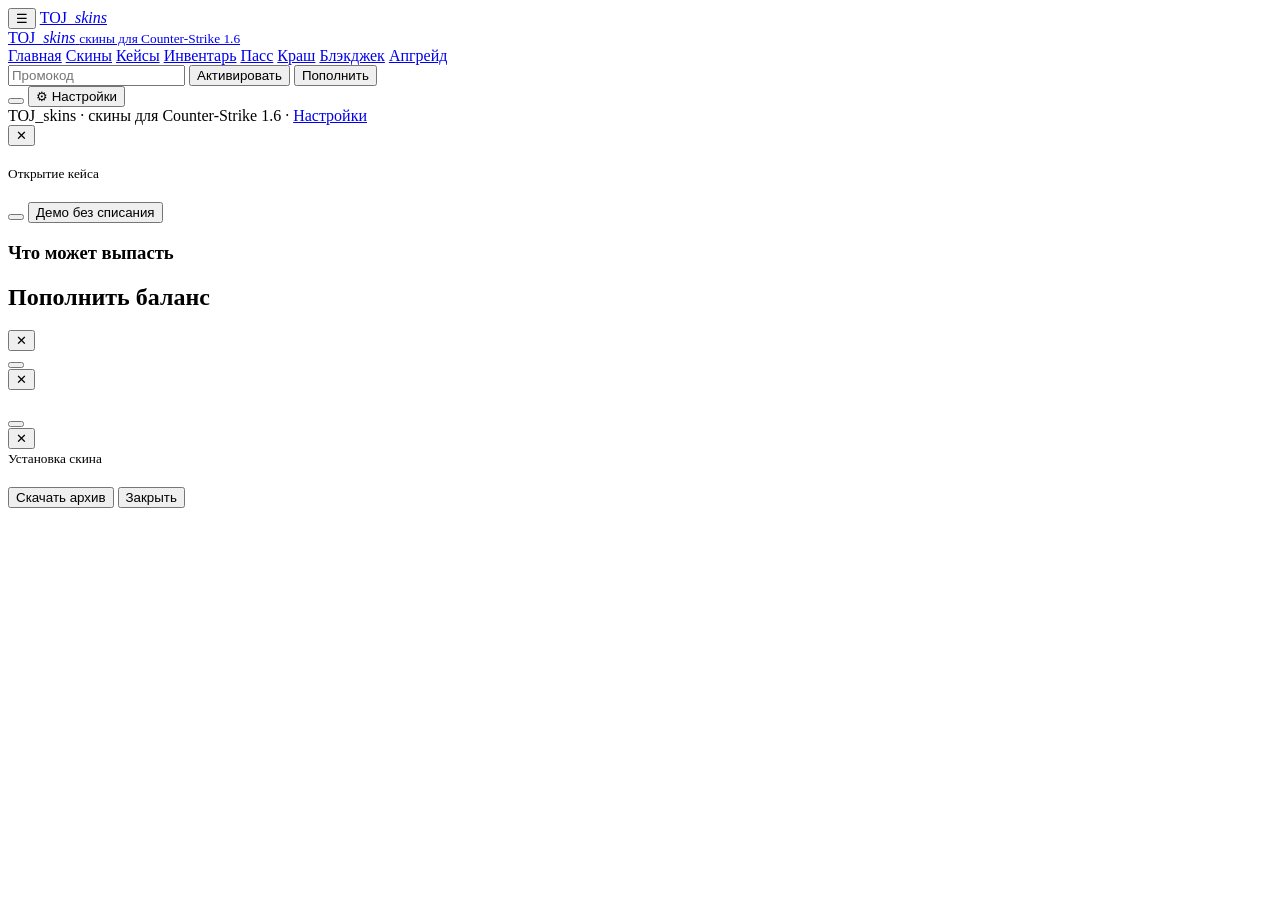
==== commit 9d90b987: "Add files via upload" ====
--- a/index.html
+++ b/index.html
@@ -111,6 +111,8 @@
         <div class="ins-art" id="install-art"></div>
         <div><small>Установка скина</small><h2 id="install-title"></h2></div>
       </div>
+      <!-- Место под видео-инструкцию: что показывать — задаётся в extras.js (INSTALL_VIDEO) -->
+      <div class="ins-video" id="install-video"></div>
       <ol class="steps" id="install-steps"></ol>
       <p class="ins-tip" id="install-tip"></p>
       <div class="acts">
@@ -122,8 +124,12 @@
 
   <div id="toast" class="glass"></div>
 
-  <script src="./assets/script/script.js"></script>
-  <script src="./assets/script/extras.js"></script>   <!-- главная, пасс, настройки, окно установки -->
-  <script src="./assets/script/games.js"></script>
+  <!-- Порядок важен: сначала данные (скины, кейсы, промокоды), потом основной код, потом страницы -->
+  <script src="./assets/script/skins.js"></script>       <!-- скины, редкости, цены -->
+  <script src="./assets/script/cases.js"></script>       <!-- кейсы, шансы, рулетка -->
+  <script src="./assets/script/promocodes.js"></script>  <!-- промокоды -->
+  <script src="./assets/script/script.js"></script>      <!-- основа: баланс, инвентарь, меню -->
+  <script src="./assets/script/extras.js"></script>      <!-- главная, пасс, настройки, окно установки -->
+  <script src="./assets/script/games.js"></script>       <!-- краш, блэкджек, апгрейд -->
 </body>
 </html>
